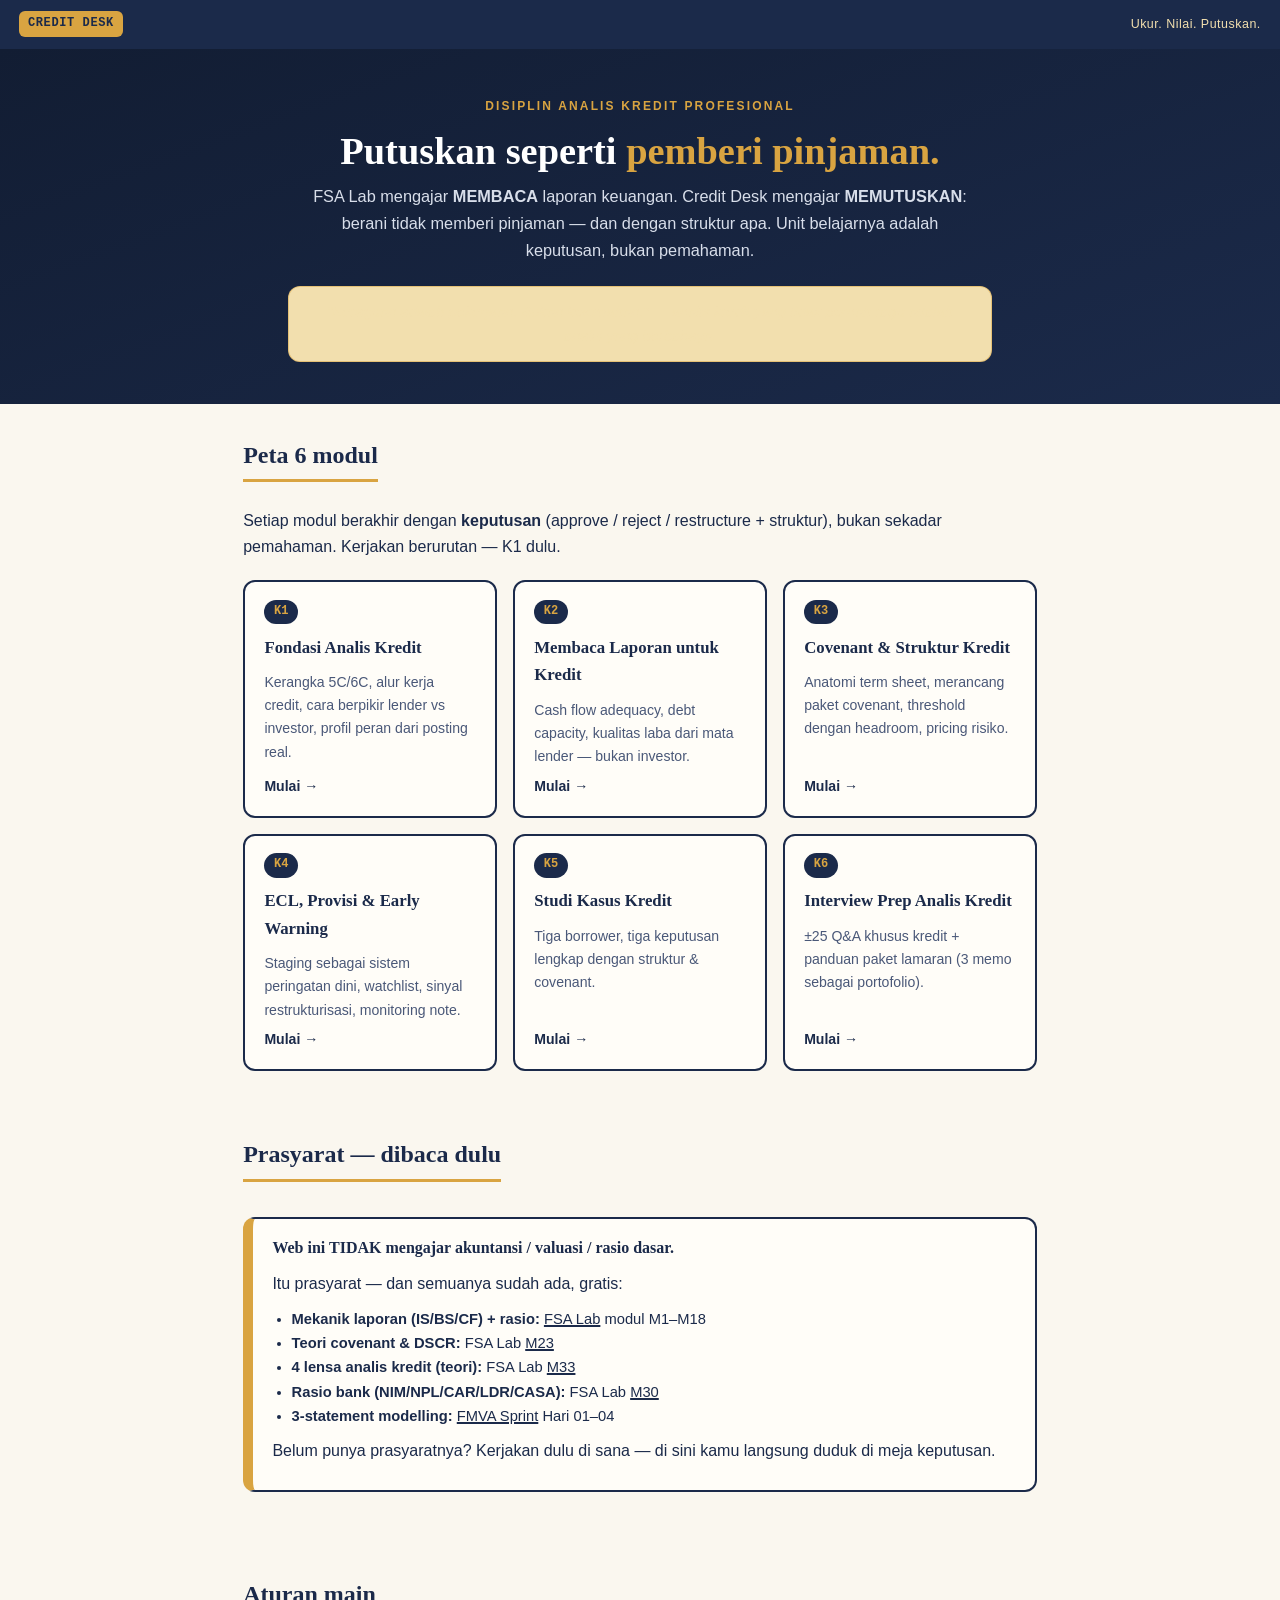
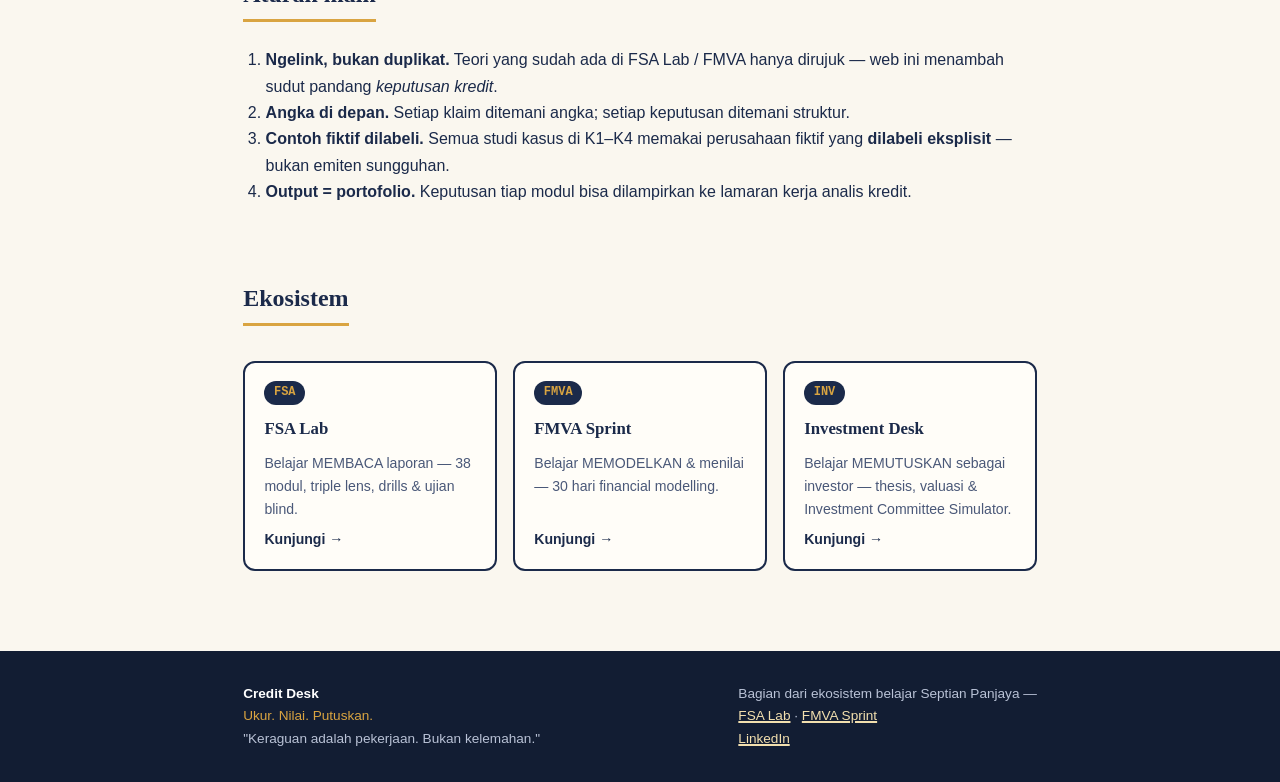
==== index.html @ 6f963895 "Credit Desk — Putuskan seperti pemberi pinjaman (K1-K6 + simulator + covenant designer)" ====
<!DOCTYPE html>
<html lang="id">
<head>
<meta charset="UTF-8">
<meta name="viewport" content="width=device-width, initial-scale=1.0">
<title>Credit Desk · Putuskan seperti pemberi pinjaman</title>
<meta name="description" content="Credit Desk — belajar MEMUTUSKAN seperti analis kredit profesional: ukur kemampuan bayar, beri harga pada risiko, lindungi downside. Ukur. Nilai. Putuskan.">
<link rel="canonical" href="https://credit-desk-afy.pages.dev/">
<link rel="stylesheet" href="/css/style.css">
</head>
<body>

<nav class="cd-nav">
  <div class="brandmark"><span class="desk-badge">CREDIT DESK</span></div>
  <span class="mantra">Ukur. Nilai. Putuskan.</span>
</nav>

<header class="cd-hero">
  <p class="kicker">Disiplin analis kredit profesional</p>
  <h1>Putuskan seperti <em>pemberi pinjaman.</em></h1>
  <p class="lede">FSA Lab mengajar <strong>MEMBACA</strong> laporan keuangan.
  Credit Desk mengajar <strong>MEMUTUSKAN</strong>: berani tidak memberi pinjaman —
  dan dengan struktur apa. Unit belajarnya adalah keputusan, bukan pemahaman.</p>
  <p class="rule">"Keraguan adalah pekerjaan. Bukan kelemahan." — analis kredit yang tidak pernah ragu adalah analis yang berbahaya.</p>
</header>

<main class="wrap">

<section class="cd-sec">
  <h2>Peta 6 modul</h2>
  <p>Setiap modul berakhir dengan <strong>keputusan</strong> (approve / reject / restructure + struktur),
  bukan sekadar pemahaman. Kerjakan berurutan — K1 dulu.</p>
  <div class="mod-grid">
    <a class="mod-card" href="/k1/">
      <span class="knum">K1</span>
      <h3>Fondasi Analis Kredit</h3>
      <p>Kerangka 5C/6C, alur kerja credit, cara berpikir lender vs investor, profil peran dari posting real.</p>
      <span class="go">Mulai →</span>
    </a>
    <a class="mod-card" href="/k2/">
      <span class="knum">K2</span>
      <h3>Membaca Laporan untuk Kredit</h3>
      <p>Cash flow adequacy, debt capacity, kualitas laba dari mata lender — bukan investor.</p>
      <span class="go">Mulai →</span>
    </a>
    <a class="mod-card" href="/k3/">
      <span class="knum">K3</span>
      <h3>Covenant &amp; Struktur Kredit</h3>
      <p>Anatomi term sheet, merancang paket covenant, threshold dengan headroom, pricing risiko.</p>
      <span class="go">Mulai →</span>
    </a>
    <a class="mod-card" href="/k4/">
      <span class="knum">K4</span>
      <h3>ECL, Provisi &amp; Early Warning</h3>
      <p>Staging sebagai sistem peringatan dini, watchlist, sinyal restrukturisasi, monitoring note.</p>
      <span class="go">Mulai →</span>
    </a>
    <a class="mod-card" href="/k5/">
      <span class="knum">K5</span>
      <h3>Studi Kasus Kredit</h3>
      <p>Tiga borrower, tiga keputusan lengkap dengan struktur &amp; covenant.</p>
      <span class="go">Mulai →</span>
    </a>
    <a class="mod-card" href="/k6/">
      <span class="knum">K6</span>
      <h3>Interview Prep Analis Kredit</h3>
      <p>±25 Q&amp;A khusus kredit + panduan paket lamaran (3 memo sebagai portofolio).</p>
      <span class="go">Mulai →</span>
    </a>
  </div>
</section>

<section class="cd-sec">
  <h2>Prasyarat — dibaca dulu</h2>
  <div class="prereq">
    <h3>Web ini TIDAK mengajar akuntansi / valuasi / rasio dasar.</h3>
    <p>Itu prasyarat — dan semuanya sudah ada, gratis:</p>
    <ul>
      <li><strong>Mekanik laporan (IS/BS/CF) + rasio:</strong> <a href="https://fsa-lab.pages.dev/">FSA Lab</a> modul M1–M18</li>
      <li><strong>Teori covenant &amp; DSCR:</strong> FSA Lab <a href="https://fsa-lab.pages.dev/modul-23/">M23</a></li>
      <li><strong>4 lensa analis kredit (teori):</strong> FSA Lab <a href="https://fsa-lab.pages.dev/modul-33/">M33</a></li>
      <li><strong>Rasio bank (NIM/NPL/CAR/LDR/CASA):</strong> FSA Lab <a href="https://fsa-lab.pages.dev/modul-30/">M30</a></li>
      <li><strong>3-statement modelling:</strong> <a href="https://fmva-sprint.pages.dev/">FMVA Sprint</a> Hari 01–04</li>
    </ul>
    <p>Belum punya prasyaratnya? Kerjakan dulu di sana — di sini kamu langsung duduk di meja keputusan.</p>
  </div>
</section>

<section class="cd-sec">
  <h2>Aturan main</h2>
  <ol>
    <li><strong>Ngelink, bukan duplikat.</strong> Teori yang sudah ada di FSA Lab / FMVA hanya dirujuk — web ini menambah sudut pandang <em>keputusan kredit</em>.</li>
    <li><strong>Angka di depan.</strong> Setiap klaim ditemani angka; setiap keputusan ditemani struktur.</li>
    <li><strong>Contoh fiktif dilabeli.</strong> Semua studi kasus di K1–K4 memakai perusahaan fiktif yang <strong>dilabeli eksplisit</strong> — bukan emiten sungguhan.</li>
    <li><strong>Output = portofolio.</strong> Keputusan tiap modul bisa dilampirkan ke lamaran kerja analis kredit.</li>
  </ol>
</section>

<section class="cd-sec">
  <h2>Ekosistem</h2>
  <div class="mod-grid">
    <a class="mod-card" href="https://fsa-lab.pages.dev/">
      <span class="knum">FSA</span>
      <h3>FSA Lab</h3>
      <p>Belajar MEMBACA laporan — 38 modul, triple lens, drills &amp; ujian blind.</p>
      <span class="go">Kunjungi →</span>
    </a>
    <a class="mod-card" href="https://fmva-sprint.pages.dev/">
      <span class="knum">FMVA</span>
      <h3>FMVA Sprint</h3>
      <p>Belajar MEMODELKAN &amp; menilai — 30 hari financial modelling.</p>
      <span class="go">Kunjungi →</span>
    </a>
    <a class="mod-card" href="https://investment-desk.pages.dev/">
      <span class="knum">INV</span>
      <h3>Investment Desk</h3>
      <p>Belajar MEMUTUSKAN sebagai investor — thesis, valuasi &amp; Investment Committee Simulator.</p>
      <span class="go">Kunjungi →</span>
    </a>
  </div>
</section>

</main>

<footer class="cd-foot">
  <div class="wrap">
    <div>
      <strong style="color:#fff">Credit Desk</strong><br>
      <span class="mantra" style="color:var(--amber)">Ukur. Nilai. Putuskan.</span><br>
      "Keraguan adalah pekerjaan. Bukan kelemahan."
    </div>
    <div>
      Bagian dari ekosistem belajar Septian Panjaya —<br>
      <a href="https://fsa-lab.pages.dev/">FSA Lab</a> · <a href="https://fmva-sprint.pages.dev/">FMVA Sprint</a><br>
      <a href="https://www.linkedin.com/in/septian-panjaya">LinkedIn</a>
    </div>
  </div>
</footer>

</body>
</html>
---- css/style.css ----
/* Credit Desk — "Ruang Sidang" brand. Static, CSP-clean (no external requests). */
:root{
  --navy:#1B2A4A;
  --navy-deep:#121D33;
  --amber:#D9A441;
  --amber-soft:#F2DFAE;
  --paper:#FAF7EF;
  --paper-card:#FFFDF8;
  --ink:#1B2A4A;
  --ink-soft:#4A5878;
  --approve:#2E7D4F;
  --reject:#B3261E;
  --line:#1B2A4A;
  --radius:12px;
  --font-display:Georgia,'Times New Roman',serif;
  --font-body:-apple-system,BlinkMacSystemFont,'Segoe UI',Roboto,sans-serif;
  --font-mono:'SF Mono',Menlo,Consolas,monospace;
}
*{box-sizing:border-box}
body{margin:0;background:var(--paper);color:var(--ink);font-family:var(--font-body);line-height:1.65}
.mono{font-family:var(--font-mono)}
a{color:var(--navy);text-decoration-thickness:2px}
a:hover{color:var(--reject)}

/* nav */
.cd-nav{background:var(--navy);color:#fff;display:flex;align-items:center;justify-content:space-between;
  padding:.7rem 1.2rem;position:sticky;top:0;z-index:50}
.cd-nav a{color:#fff;text-decoration:none;font-weight:600}
.cd-nav .brandmark{display:flex;align-items:center;gap:.6rem}
.cd-nav .desk-badge{background:var(--amber);color:var(--navy);font-family:var(--font-mono);font-weight:700;
  font-size:.75rem;padding:.2rem .55rem;border-radius:6px;letter-spacing:.05em}
.cd-nav .mantra{font-size:.78rem;color:var(--amber-soft);letter-spacing:.04em}

/* hero */
.cd-hero{background:linear-gradient(160deg,var(--navy-deep),var(--navy));color:#fff;padding:3rem 1.2rem 2.6rem;text-align:center}
.cd-hero .kicker{color:var(--amber);text-transform:uppercase;letter-spacing:.18em;font-size:.75rem;font-weight:700;margin:0 0 .8rem}
.cd-hero h1{font-family:var(--font-display);font-size:2.4rem;margin:0 0 .6rem;line-height:1.15}
.cd-hero h1 em{color:var(--amber);font-style:normal}
.cd-hero .lede{max-width:42rem;margin:0 auto;color:#D8DEEA;font-size:1.02rem}
.cd-hero .rule{max-width:44rem;margin:1.4rem auto 0;border:1px solid rgba(217,164,65,.5);border-radius:var(--radius);
  padding:.8rem 1.1rem;font-style:italic;color:var(--amber-soft);font-size:.92rem}

/* layout */
.wrap{max-width:52rem;margin:0 auto;padding:0 1.2rem}
.cd-sec{padding:2rem 0}
.cd-sec h2{font-family:var(--font-display);font-size:1.5rem;margin:0 0 1rem;border-bottom:3px solid var(--amber);
  display:inline-block;padding-bottom:.25rem}
.cd-sec h3{font-family:var(--font-display);font-size:1.15rem;margin:1.4rem 0 .5rem}
.cd-sec p{margin:.6rem 0}
.cd-sec ul,.cd-sec ol{margin:.6rem 0;padding-left:1.4rem}

/* cards */
.mod-grid{display:grid;grid-template-columns:repeat(auto-fit,minmax(15rem,1fr));gap:1rem;margin-top:1.2rem}
.mod-card{background:var(--paper-card);border:2px solid var(--line);border-radius:var(--radius);padding:1.1rem 1.2rem;
  text-decoration:none;color:var(--ink);display:flex;flex-direction:column;gap:.4rem}
.mod-card:hover{border-color:var(--amber);transform:translateY(-2px)}
.mod-card .knum{font-family:var(--font-mono);font-size:.75rem;font-weight:700;color:var(--amber);
  background:var(--navy);display:inline-block;padding:.15rem .6rem;border-radius:20px;align-self:flex-start}
.mod-card h3{margin:.2rem 0;font-size:1.05rem}
.mod-card p{font-size:.88rem;color:var(--ink-soft);margin:0;flex:1}
.mod-card .go{font-weight:700;font-size:.88rem;color:var(--navy)}

/* prereq box */
.prereq{border:2px solid var(--line);border-left:10px solid var(--amber);border-radius:var(--radius);
  background:var(--paper-card);padding:1rem 1.2rem;margin:1.2rem 0}
.prereq h3{font-family:var(--font-display);margin:0 0 .4rem;font-size:1rem}
.prereq ul{margin:.4rem 0;padding-left:1.2rem;font-size:.92rem}
.honest{border:2px solid var(--line);border-left:10px solid var(--reject);border-radius:var(--radius);
  background:var(--paper-card);padding:1rem 1.2rem;margin:1.2rem 0;font-size:.92rem}

/* decision box */
.decision{background:var(--navy);color:#fff;border-radius:var(--radius);padding:1.2rem 1.3rem;margin:1.4rem 0}
.decision h3{font-family:var(--font-display);color:var(--amber);margin:0 0 .6rem}
.decision label{display:block;font-size:.88rem;margin:.7rem 0 .25rem;color:#D8DEEA}
.decision textarea,.decision input[type=text],.decision select{width:100%;border:2px solid var(--amber);
  border-radius:8px;padding:.55rem .7rem;font-family:var(--font-body);font-size:.9rem;background:#fff;color:var(--ink)}
.decision textarea{min-height:5rem}
.verdict-row{display:flex;flex-wrap:wrap;gap:.6rem;margin:.8rem 0}
.verdict{border:2px solid var(--amber);background:transparent;color:#fff;border-radius:24px;padding:.45rem 1.2rem;
  font-weight:700;cursor:pointer;font-size:.9rem}
.verdict.sel-approve{background:var(--approve);border-color:var(--approve)}
.verdict.sel-reject{background:var(--reject);border-color:var(--reject)}
.verdict.sel-restructure{background:var(--amber);border-color:var(--amber);color:var(--navy)}

/* quiz */
.quiz-q{background:var(--paper-card);border:2px solid var(--line);border-radius:var(--radius);
  padding:1rem 1.2rem;margin-bottom:.9rem}
.quiz-q h3{font-size:.98rem;margin:0 0 .6rem}
.quiz-q .opt{display:block;margin:.35rem 0;padding:.5rem .7rem;border:1.5px solid var(--ink-soft);
  border-radius:8px;cursor:pointer;font-size:.9rem}
.quiz-q .opt:hover{border-color:var(--amber)}
.quiz-q .opt.picked{border-color:var(--navy);border-width:2.5px;background:#F4F6FB}
.quiz-q .opt.right{border-color:var(--approve);background:#EDF7F0}
.quiz-q .opt.wrong{border-color:var(--reject);background:#FBEFED}
.quiz-q .why{font-size:.85rem;color:var(--ink-soft);margin-top:.4rem;display:none}
.quiz-q.graded .why{display:block}
#gate-box{display:none;border:3px solid var(--amber);border-radius:var(--radius);padding:1.1rem 1.3rem;
  margin-top:1.2rem;background:var(--paper-card)}
#gate-box.pass{border-color:var(--approve)}
#gate-box.fail{border-color:var(--reject)}

/* buttons */
.btnrow{display:flex;flex-wrap:wrap;gap:.7rem;align-items:center;margin-top:.9rem}
.btn{border:2px solid var(--navy);border-radius:8px;padding:.55rem 1.2rem;font-weight:700;cursor:pointer;
  font-size:.92rem;background:var(--navy);color:#fff;font-family:var(--font-body)}
.btn:hover{background:var(--navy-deep)}
.btn.ghost{background:transparent;color:var(--navy)}
.okmsg{color:var(--approve);font-weight:600;font-size:.9rem}

/* tables */
.tblwrap{overflow-x:auto;margin:1rem 0}
table.stmt{width:100%;border-collapse:collapse;font-size:.88rem;background:var(--paper-card)}
table.stmt th,table.stmt td{border:1.5px solid var(--line);padding:.45rem .6rem;text-align:left;vertical-align:top}
table.stmt th{background:var(--navy);color:#fff;font-size:.82rem}
table.stmt td.num{font-family:var(--font-mono);text-align:right;white-space:nowrap}

/* footer */
.cd-foot{background:var(--navy-deep);color:#B9C2D6;padding:2rem 1.2rem;margin-top:3rem;font-size:.85rem}
.cd-foot a{color:var(--amber-soft)}
.cd-foot .wrap{display:flex;flex-wrap:wrap;gap:1.5rem;justify-content:space-between}

.tag{display:inline-block;font-family:var(--font-mono);font-size:.72rem;font-weight:700;padding:.15rem .6rem;
  border-radius:20px;margin-right:.4rem}
.tag.approve{background:#DDF0E4;color:var(--approve);border:1px solid var(--approve)}
.tag.reject{background:#F9E4E1;color:var(--reject);border:1px solid var(--reject)}
.tag.watch{background:var(--amber-soft);color:var(--navy);border:1px solid var(--amber)}

@media(max-width:640px){
  .cd-hero h1{font-size:1.8rem}
  .cd-nav .mantra{display:none}
}

/* ── MERGED 2026-11-04: konsolidasi cd-style.css + credit-desk.css ──
   Satu design system. Rename: .cd-nav(pager)→.cd-pager, .btn(K5/K6)→.cbtn,
   .verdict(K5)→.verdict-block. Vars tambahan untuk fitur. */
:root{
  --card:#FFFFFF;
  --approve-bg:#E3F1E8;
  --reject-bg:#F9E4E2;
  --warn:#8A6D1B;
  --warn-bg:#FBF3DD;
  --muted:#5B6472;
}

/* feature pages (simulator/covenant-designer/monitoring) */
.cd-wrap{max-width:58rem;margin:0 auto;padding:1rem 1.2rem 4rem}
.cd-card{background:var(--card);border:1px solid var(--line);border-radius:var(--radius);
  padding:1.2rem 1.4rem;margin-bottom:1.2rem;box-shadow:0 2px 6px rgba(27,42,74,.08)}
.cd-card h2{margin:0 0 .4rem;font-size:1.25rem;color:var(--navy)}
.cd-card h3{margin:1rem 0 .4rem;font-size:1.05rem;color:var(--navy)}
.cd-sub{font-size:.85rem;color:var(--ink-soft);margin-bottom:1rem}
.ilus{display:inline-block;background:var(--warn-bg);border:1px dashed var(--warn);
  color:var(--warn);font-size:.72rem;font-weight:700;padding:.1rem .55rem;
  border-radius:6px;letter-spacing:.04em;margin-bottom:.6rem}
table.cd-tbl{width:100%;border-collapse:collapse;font-size:.88rem;margin:.6rem 0}
table.cd-tbl th,table.cd-tbl td{border:1px solid var(--line);padding:.45rem .6rem;text-align:left}
table.cd-tbl th{background:var(--navy);color:#fff;font-size:.8rem}
table.cd-tbl td.num,table.cd-tbl th.num{text-align:right;font-family:var(--font-mono)}
.cd-grid{display:grid;grid-template-columns:repeat(auto-fit,minmax(14rem,1fr));gap:.9rem;margin:.8rem 0}
.cd-field label{font-weight:700;font-size:.82rem;display:block;margin-bottom:.3rem}
.cd-field input,.cd-field select,.cd-field textarea{width:100%;font-family:inherit;
  font-size:.95rem;border:2px solid var(--line);border-radius:8px;padding:.55rem .8rem;
  background:#fff;color:var(--ink)}
.cd-field input:focus,.cd-field select:focus,.cd-field textarea:focus{
  outline:3px solid var(--amber);border-color:var(--navy)}
.cd-hint{font-size:.78rem;color:var(--ink-soft);margin-top:.25rem}
.cd-btnrow{display:flex;gap:.6rem;flex-wrap:wrap;margin:1rem 0}
button.cd-btn{border:2px solid var(--navy);border-radius:10px;padding:.6rem 1.3rem;
  font-weight:700;font-size:.92rem;cursor:pointer;background:var(--navy);color:#fff;
  font-family:inherit}
button.cd-btn.ghost{background:#fff;color:var(--navy)}
button.cd-btn.amber{background:var(--amber);border-color:var(--amber);color:var(--navy-deep)}
button.cd-btn:disabled{opacity:.45;cursor:not-allowed}
button.cd-opt{border:2px solid var(--line);border-radius:10px;padding:.7rem 1rem;
  background:#fff;cursor:pointer;font-family:inherit;font-size:.92rem;text-align:left;
  width:100%;margin-bottom:.5rem;color:var(--ink)}
button.cd-opt.sel{border-color:var(--navy);background:var(--amber-soft);font-weight:700}
button.cd-opt.right{border-color:var(--approve);background:var(--approve-bg)}
button.cd-opt.wrong{border-color:var(--reject);background:var(--reject-bg)}
.cd-result{border-radius:var(--radius);padding:1rem 1.2rem;margin:1rem 0;font-size:.92rem;display:none}
.cd-result.show{display:block}
.cd-result.ok{background:var(--approve-bg);border:2px solid var(--approve)}
.cd-result.bad{background:var(--reject-bg);border:2px solid var(--reject)}
.cd-result.info{background:var(--warn-bg);border:2px solid var(--amber)}
.cd-kunci{background:var(--navy);color:#E8ECF4;border-radius:var(--radius);
  padding:1rem 1.2rem;margin:1rem 0;font-size:.9rem}
.cd-kunci b{color:var(--amber)}
.cd-pager{display:flex;justify-content:space-between;flex-wrap:wrap;gap:.6rem;margin:2rem 0}
.cd-pager a{color:var(--navy);font-weight:700}
.badge{display:inline-block;font-size:.7rem;font-weight:700;padding:.12rem .6rem;
  border-radius:20px;vertical-align:middle}
.badge.approve{background:var(--approve);color:#fff}
.badge.reject{background:var(--reject);color:#fff}
.badge.cond{background:var(--amber);color:var(--navy-deep)}
.badge.s1{background:#D7E7F5;color:#1B3A5C}.badge.s2{background:#F6E3B4;color:#6B4E0B}
.badge.s3{background:#F2C9C5;color:#7A1F1A}
.prog{height:.6rem;background:var(--line);border-radius:6px;overflow:hidden;margin:.6rem 0}
.prog>div{height:100%;background:var(--amber);width:0;transition:width .3s}

/* K5/K6 (case + Q&A) */
.kicker{color:var(--warn);text-transform:uppercase;letter-spacing:.12em;font-size:.75rem;font-weight:700;margin:0 0 .4rem}
.lede{font-size:1.08rem;color:var(--ink-soft);max-width:62ch}
.hero{background:linear-gradient(135deg,var(--navy) 0%,var(--navy-deep) 100%);color:#fff;
  border-radius:14px;padding:2.2rem;margin-bottom:2rem}
.hero h1{color:#fff;margin:.2rem 0 .6rem;font-size:2rem;line-height:1.25;font-family:var(--font-display)}
.hero p{color:#D8DEEA;max-width:60ch}
.hero .mantra{color:var(--amber);font-family:var(--font-display);font-style:italic}
.rule{border-left:4px solid var(--amber);background:var(--amber-soft);padding:.8rem 1rem;
  border-radius:0 8px 8px 0;margin:1.2rem 0;font-size:.95rem}
.card{background:var(--card);border:1px solid var(--line);border-radius:12px;padding:1.4rem;margin:1.2rem 0}
.card h3{margin-top:0;color:var(--navy)}
.grid2{display:grid;grid-template-columns:1fr 1fr;gap:1rem}
@media(max-width:760px){.grid2{grid-template-columns:1fr}}
table.figures{width:100%;border-collapse:collapse;font-size:.92rem;margin:.8rem 0}
table.figures th,table.figures td{border:1px solid var(--line);padding:.5rem .7rem;text-align:left;vertical-align:top}
table.figures th{background:var(--navy);color:#fff;font-weight:600}
table.figures td.num{font-family:var(--font-mono);text-align:right;white-space:nowrap}
.src{font-size:.75rem;color:var(--muted)}
.case{border:2px solid var(--navy);border-radius:14px;margin:2rem 0;overflow:hidden}
.case-head{background:var(--navy);color:#fff;padding:1.2rem 1.4rem}
.case-head h2{color:#fff;margin:0 0 .2rem}
.case-head .tag{display:inline-block;background:var(--amber);color:var(--navy-deep);font-size:.72rem;
  font-weight:700;border-radius:20px;padding:.15rem .7rem;margin-right:.4rem}
.case-body{padding:1.4rem}
.committee{background:#F4EFE2;border:1px dashed var(--warn);border-radius:10px;padding:1rem 1.2rem;margin:1.2rem 0}
.committee h4{margin:.2rem 0 .6rem;color:var(--navy)}
.decision-box{border:1px solid var(--line);border-radius:10px;padding:1.2rem;margin:1.2rem 0;background:#fff}
.decision-btns{display:flex;gap:.7rem;flex-wrap:wrap;margin:.8rem 0}
.cbtn{display:inline-block;border:1px solid var(--navy);background:#fff;color:var(--navy);
  border-radius:8px;padding:.6rem 1.1rem;font-size:.95rem;cursor:pointer;text-decoration:none;font-family:inherit}
.cbtn:hover{background:var(--navy);color:#fff}
.cbtn.approve{border-color:var(--approve);color:var(--approve)}
.cbtn.approve.sel,.cbtn.approve:hover{background:var(--approve);color:#fff}
.cbtn.reject{border-color:var(--reject);color:var(--reject)}
.cbtn.reject.sel,.cbtn.reject:hover{background:var(--reject);color:#fff}
.cbtn.cond{border-color:var(--warn);color:var(--warn)}
.cbtn.cond.sel,.cbtn.cond:hover{background:var(--warn);color:#fff}
.cbtn.primary{background:var(--navy);color:#fff}
.cbtn.primary:hover{background:var(--navy-deep)}
.decision-box textarea,.decision-box input[type=text]{width:100%;border:1px solid var(--line);
  border-radius:8px;padding:.6rem;font:inherit;background:#fff}
.decision-box textarea{min-height:90px}
label.f{display:block;font-weight:600;font-size:.9rem;margin:.8rem 0 .3rem;color:var(--navy)}
.reveal{border:2px solid var(--amber);border-radius:10px;padding:1.2rem;margin-top:1.2rem;background:#FFFDF6}
.reveal h4{color:var(--navy);margin-top:0}
.verdict-block{font-family:var(--font-display);font-size:1.15rem;border-left:4px solid var(--amber);
  padding-left:1rem;margin:1rem 0}
.qa{border:1px solid var(--line);border-radius:10px;margin:.7rem 0;background:#fff;overflow:hidden}
.qa>button{width:100%;text-align:left;background:none;border:none;padding:.9rem 1.1rem;font:inherit;
  font-weight:600;color:var(--navy);cursor:pointer;display:flex;justify-content:space-between;gap:1rem;align-items:center}
.qa>button .n{color:var(--amber);font-family:var(--font-mono);font-size:.85rem;white-space:nowrap}
.qa .a{padding:0 1.1rem 1.1rem;border-top:1px dashed var(--line);font-size:.95rem}
.qa .a .rubrik{background:#F4EFE2;border-radius:8px;padding:.7rem .9rem;margin-top:.7rem;font-size:.88rem}
.qa .cat{font-size:.72rem;text-transform:uppercase;letter-spacing:.1em;color:var(--muted);font-weight:700}
.prasyarat{background:var(--navy);color:#DCE3F2;border-radius:10px;padding:1rem 1.2rem;margin:1.4rem 0;font-size:.92rem}
.prasyarat a{color:var(--amber)}
.prasyarat strong{color:#fff}
.hidden{display:none!important}
footer.site{border-top:1px solid var(--line);margin-top:3rem;padding:1.6rem 0;color:var(--muted);font-size:.85rem}
footer.site .wrap{display:flex;gap:1.5rem;flex-wrap:wrap;justify-content:space-between}

/* nav links (dipakai K5/K6) */
.cd-nav .nav-links{margin-left:auto;display:flex;gap:.9rem;flex-wrap:wrap;align-items:center}
.cd-nav .nav-links a{color:#DCE3F2;font-size:.88rem;font-weight:400}
.cd-nav .nav-links a:hover,.cd-nav .nav-links a.active{color:var(--amber)}

@media(max-width:760px){
  .hero{padding:1.5rem}.hero h1{font-size:1.5rem}
  table.figures{font-size:.82rem}
  .cd-wrap{padding:.8rem .8rem 3rem}
}
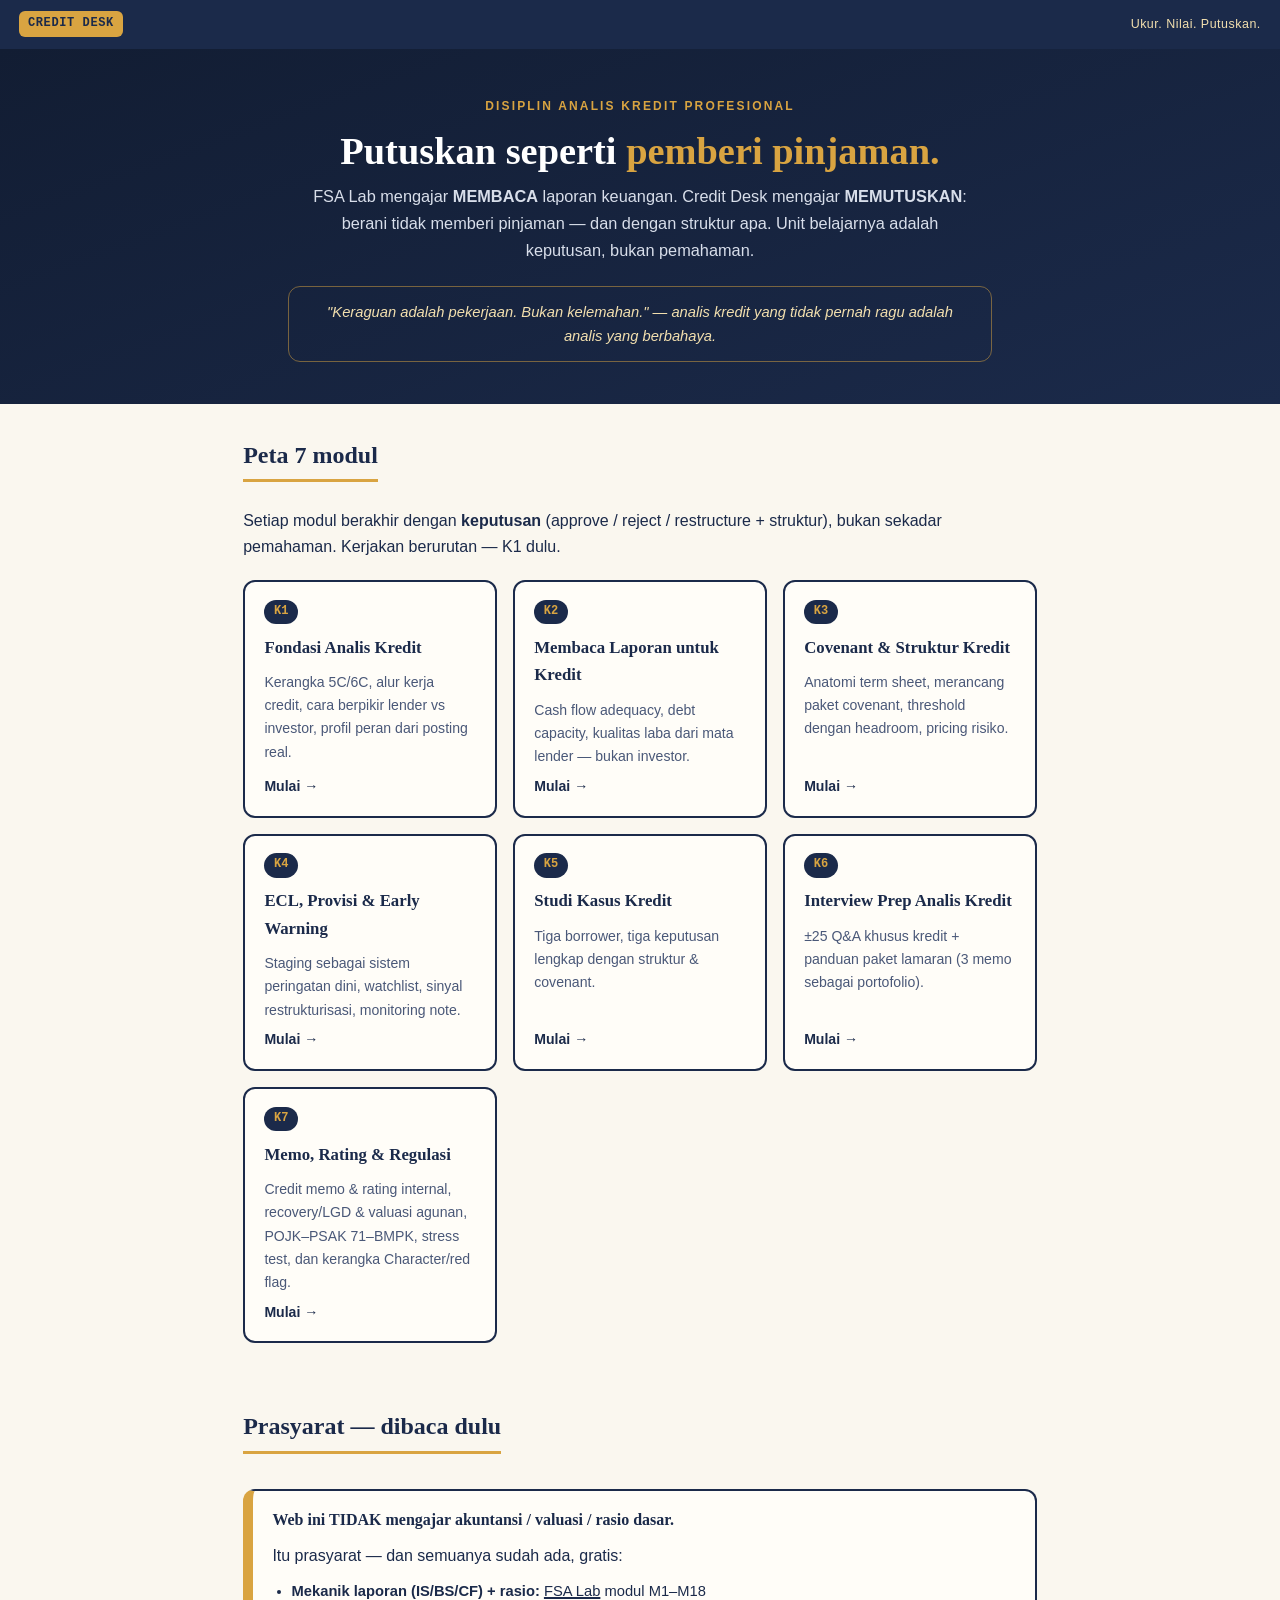
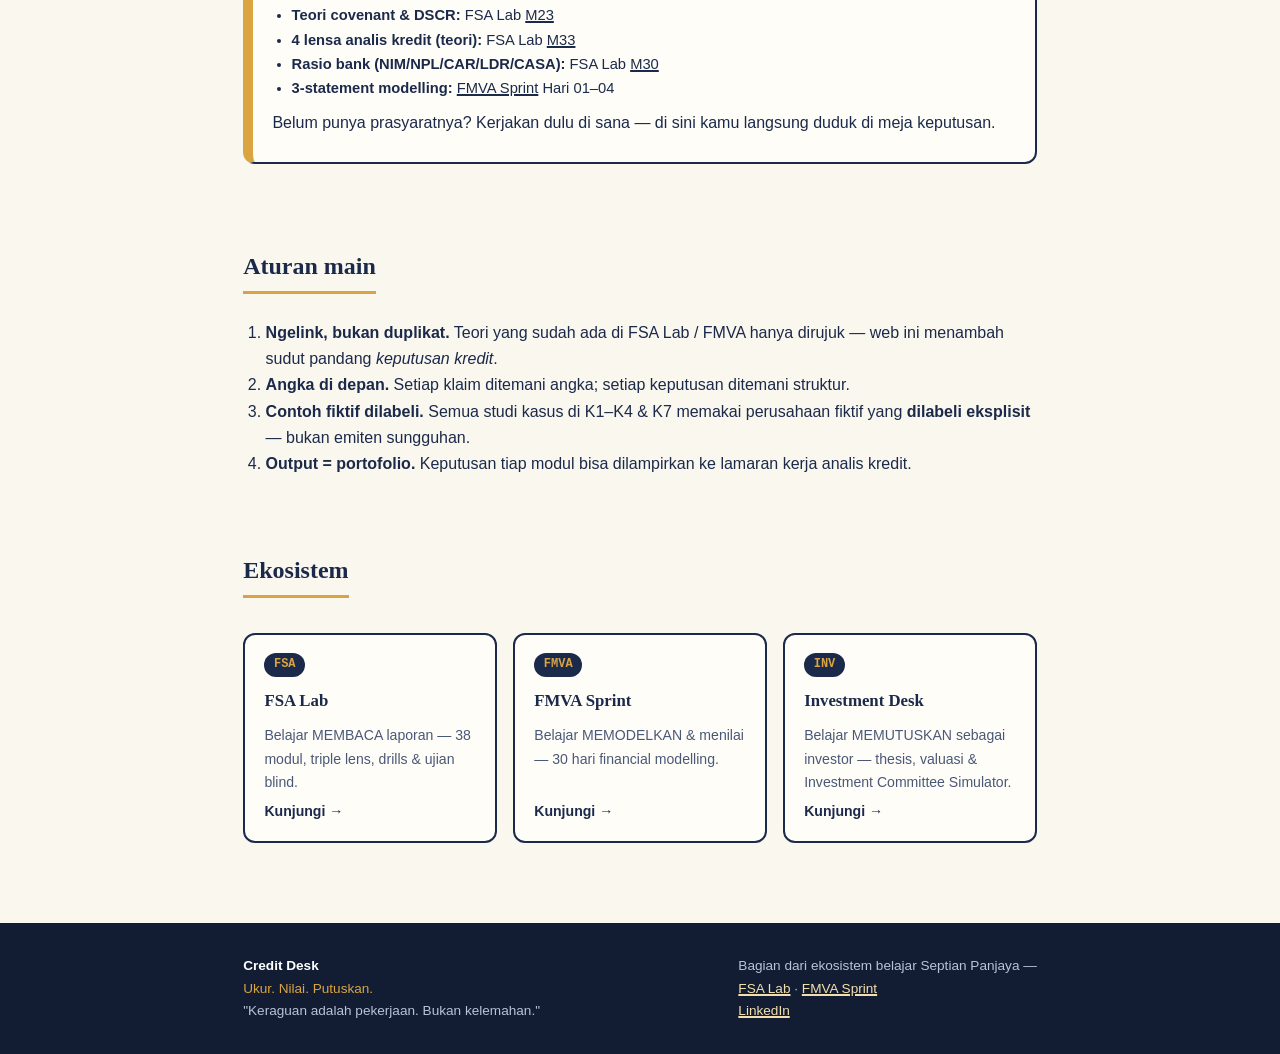
==== commit ffcf4948: "Gap materi: modul baru K7 Memo, Rating & Regulasi (credit memo, LGD, POJK/BMPK, stress test, Charact" ====
--- a/index.html
+++ b/index.html
@@ -7,6 +7,28 @@
 <meta name="description" content="Credit Desk — belajar MEMUTUSKAN seperti analis kredit profesional: ukur kemampuan bayar, beri harga pada risiko, lindungi downside. Ukur. Nilai. Putuskan.">
 <link rel="canonical" href="https://credit-desk-afy.pages.dev/">
 <link rel="stylesheet" href="/css/style.css">
+<script type="application/ld+json">
+{
+  "@context": "https://schema.org",
+  "@type": "Person",
+  "name": "Septian Panjaya",
+  "url": "https://www.linkedin.com/in/septian-panjaya",
+  "jobTitle": "Finance Risk Analytics",
+  "knowsAbout": ["Credit Risk", "Fraud/AML Analytics", "Financial Modeling", "Financial Statement Analysis"],
+  "sameAs": [
+    "https://www.linkedin.com/in/septian-panjaya",
+    "https://github.com/rwnliwan",
+    "https://fmva-sprint.pages.dev/",
+    "https://fsa-lab.pages.dev/",
+    "https://credit-desk-afy.pages.dev/",
+    "https://investment-desk.pages.dev/",
+    "https://simulator-fmva.pages.dev/",
+    "https://learn-platform-cyo.pages.dev/v2",
+    "https://radar.omdanny.site/"
+  ]
+}
+</script>
+
 </head>
 <body>
 
@@ -27,7 +49,7 @@
 <main class="wrap">
 
 <section class="cd-sec">
-  <h2>Peta 6 modul</h2>
+  <h2>Peta 7 modul</h2>
   <p>Setiap modul berakhir dengan <strong>keputusan</strong> (approve / reject / restructure + struktur),
   bukan sekadar pemahaman. Kerjakan berurutan — K1 dulu.</p>
   <div class="mod-grid">
@@ -67,6 +89,12 @@
       <p>±25 Q&amp;A khusus kredit + panduan paket lamaran (3 memo sebagai portofolio).</p>
       <span class="go">Mulai →</span>
     </a>
+    <a class="mod-card" href="/k7/">
+      <span class="knum">K7</span>
+      <h3>Memo, Rating &amp; Regulasi</h3>
+      <p>Credit memo &amp; rating internal, recovery/LGD &amp; valuasi agunan, POJK–PSAK 71–BMPK, stress test, dan kerangka Character/red flag.</p>
+      <span class="go">Mulai →</span>
+    </a>
   </div>
 </section>
 
@@ -91,7 +119,7 @@
   <ol>
     <li><strong>Ngelink, bukan duplikat.</strong> Teori yang sudah ada di FSA Lab / FMVA hanya dirujuk — web ini menambah sudut pandang <em>keputusan kredit</em>.</li>
     <li><strong>Angka di depan.</strong> Setiap klaim ditemani angka; setiap keputusan ditemani struktur.</li>
-    <li><strong>Contoh fiktif dilabeli.</strong> Semua studi kasus di K1–K4 memakai perusahaan fiktif yang <strong>dilabeli eksplisit</strong> — bukan emiten sungguhan.</li>
+    <li><strong>Contoh fiktif dilabeli.</strong> Semua studi kasus di K1–K4 &amp; K7 memakai perusahaan fiktif yang <strong>dilabeli eksplisit</strong> — bukan emiten sungguhan.</li>
     <li><strong>Output = portofolio.</strong> Keputusan tiap modul bisa dilampirkan ke lamaran kerja analis kredit.</li>
   </ol>
 </section>
--- a/css/style.css
+++ b/css/style.css
@@ -38,7 +38,7 @@
 .cd-hero h1 em{color:var(--amber);font-style:normal}
 .cd-hero .lede{max-width:42rem;margin:0 auto;color:#D8DEEA;font-size:1.02rem}
 .cd-hero .rule{max-width:44rem;margin:1.4rem auto 0;border:1px solid rgba(217,164,65,.5);border-radius:var(--radius);
-  padding:.8rem 1.1rem;font-style:italic;color:var(--amber-soft);font-size:.92rem}
+  background:transparent;padding:.8rem 1.1rem;font-style:italic;color:var(--amber-soft);font-size:.92rem}
 
 /* layout */
 .wrap{max-width:52rem;margin:0 auto;padding:0 1.2rem}
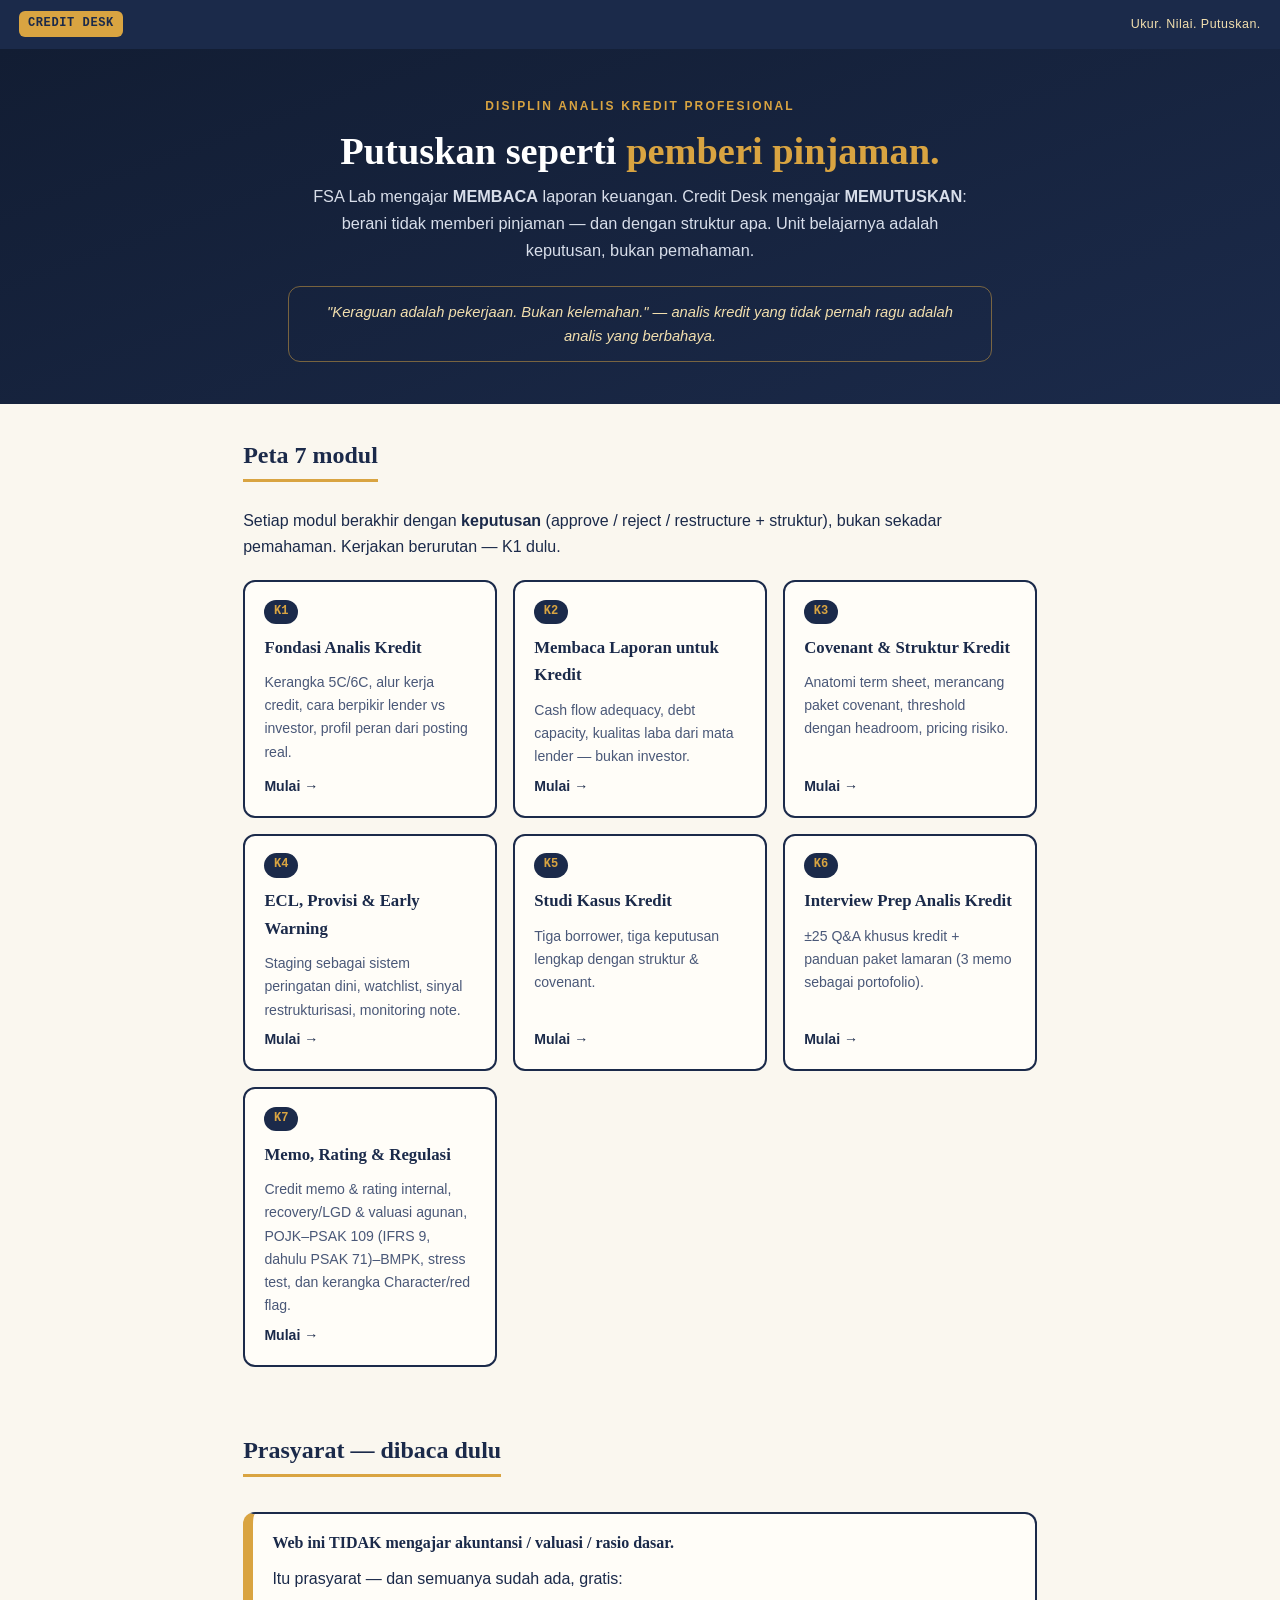
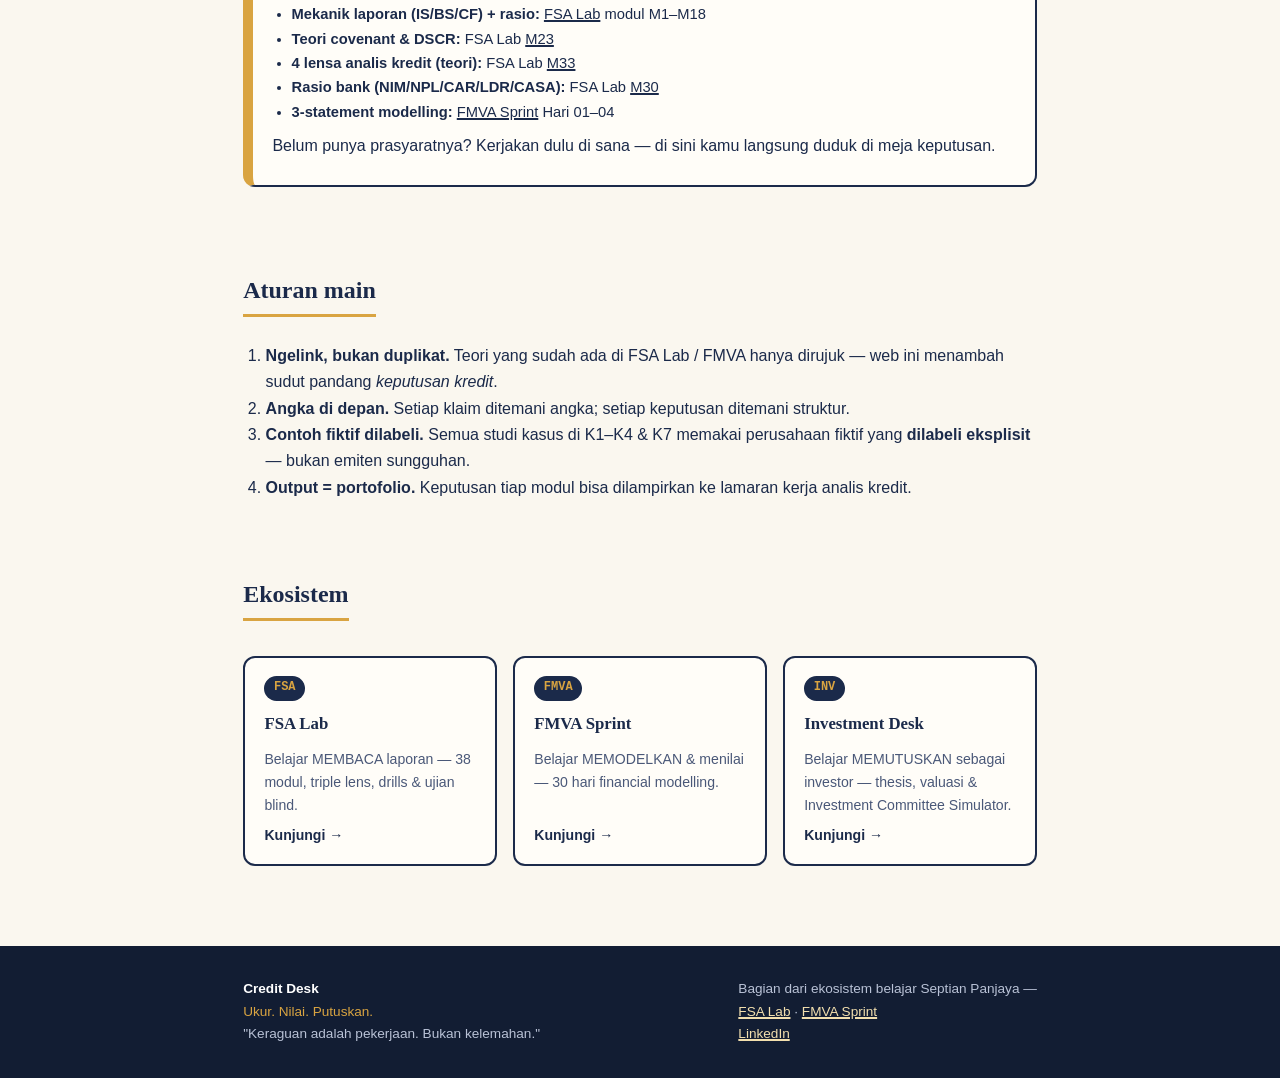
==== commit 010d0193: "Fix review putaran 3 (FINAL): PSAK 71 -> PSAK 109 (IFRS 9) 10 kemunculan + nit K7/K2 - Sapuan G1: PS" ====
--- a/index.html
+++ b/index.html
@@ -92,7 +92,7 @@
     <a class="mod-card" href="/k7/">
       <span class="knum">K7</span>
       <h3>Memo, Rating &amp; Regulasi</h3>
-      <p>Credit memo &amp; rating internal, recovery/LGD &amp; valuasi agunan, POJK–PSAK 71–BMPK, stress test, dan kerangka Character/red flag.</p>
+      <p>Credit memo &amp; rating internal, recovery/LGD &amp; valuasi agunan, POJK–PSAK 109 (IFRS 9, dahulu PSAK 71)–BMPK, stress test, dan kerangka Character/red flag.</p>
       <span class="go">Mulai →</span>
     </a>
   </div>
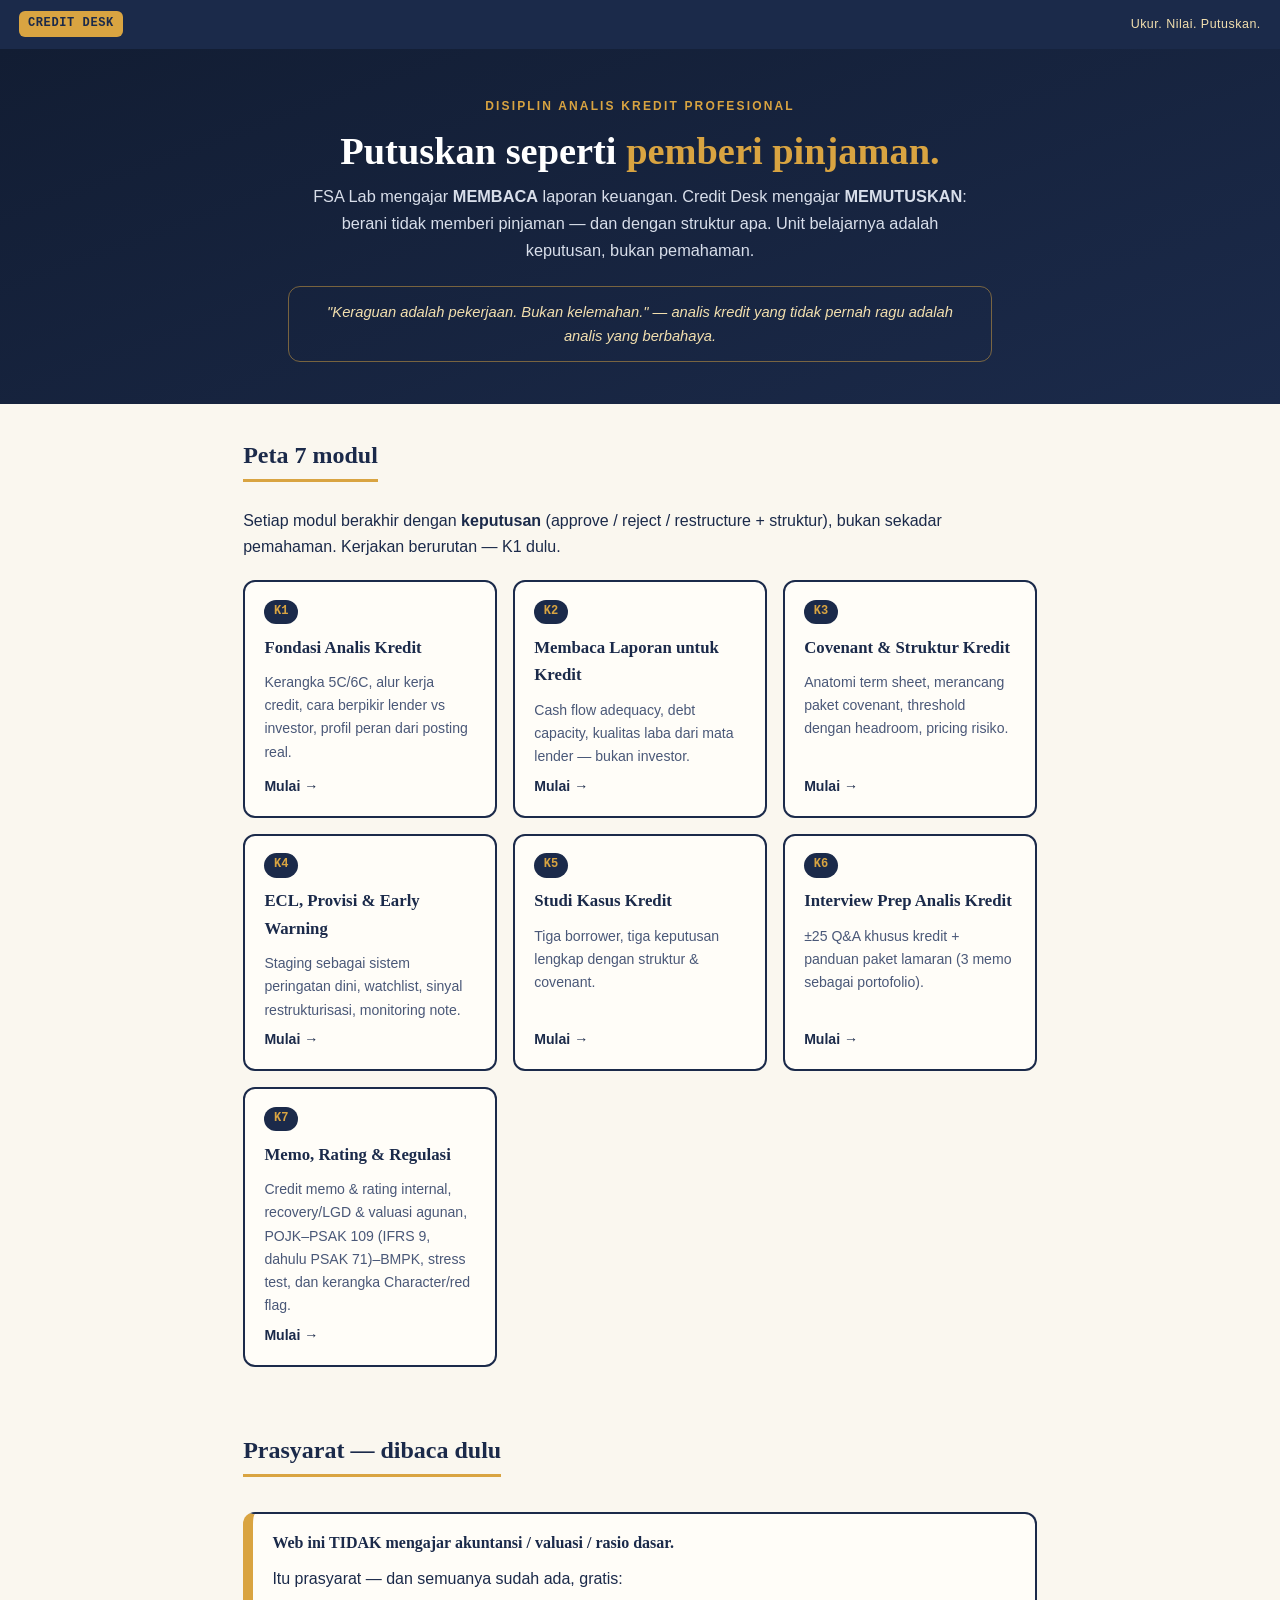
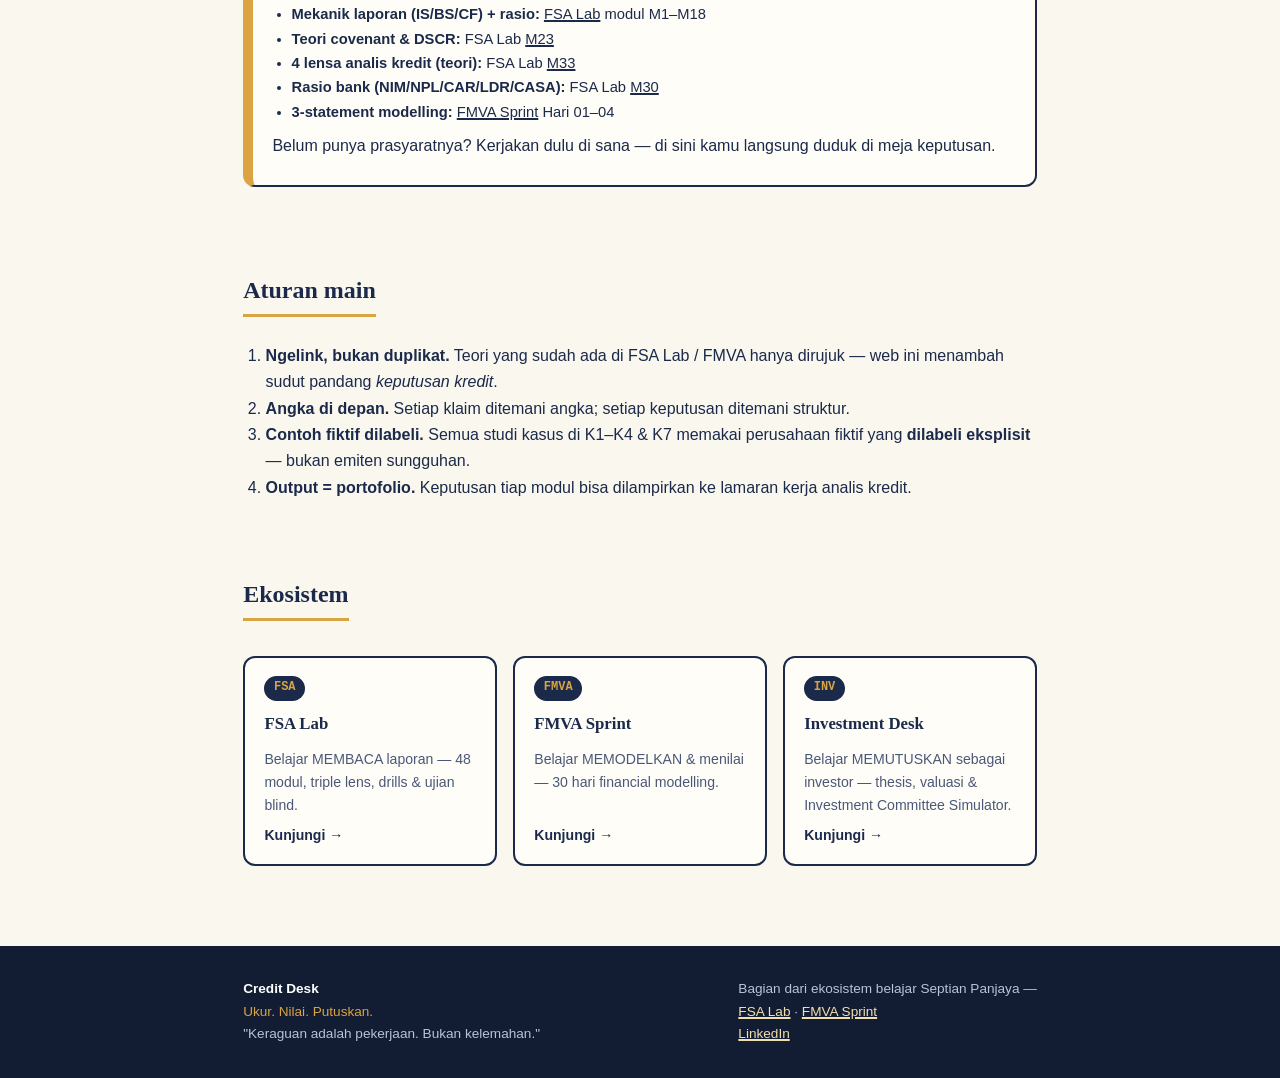
==== commit 1c412281: "Fix Ronde 4 Terra: MF-1 DSCR K2 1,84x (double-count bunga), MF-2 headroom maks +20%, 14 should-fix +" ====
--- a/index.html
+++ b/index.html
@@ -130,7 +130,7 @@
     <a class="mod-card" href="https://fsa-lab.pages.dev/">
       <span class="knum">FSA</span>
       <h3>FSA Lab</h3>
-      <p>Belajar MEMBACA laporan — 38 modul, triple lens, drills &amp; ujian blind.</p>
+      <p>Belajar MEMBACA laporan — 48 modul, triple lens, drills &amp; ujian blind.</p>
       <span class="go">Kunjungi →</span>
     </a>
     <a class="mod-card" href="https://fmva-sprint.pages.dev/">
--- a/css/style.css
+++ b/css/style.css
@@ -81,6 +81,9 @@
 .verdict.sel-approve{background:var(--approve);border-color:var(--approve)}
 .verdict.sel-reject{background:var(--reject);border-color:var(--reject)}
 .verdict.sel-restructure{background:var(--amber);border-color:var(--amber);color:var(--navy)}
+.verdict.sel-upgrade{background:var(--approve);border-color:var(--approve)}
+.verdict.sel-maintain{background:var(--amber);border-color:var(--amber);color:var(--navy)}
+.verdict.sel-downgrade{background:var(--reject);border-color:var(--reject)}
 
 /* quiz */
 .quiz-q{background:var(--paper-card);border:2px solid var(--line);border-radius:var(--radius);
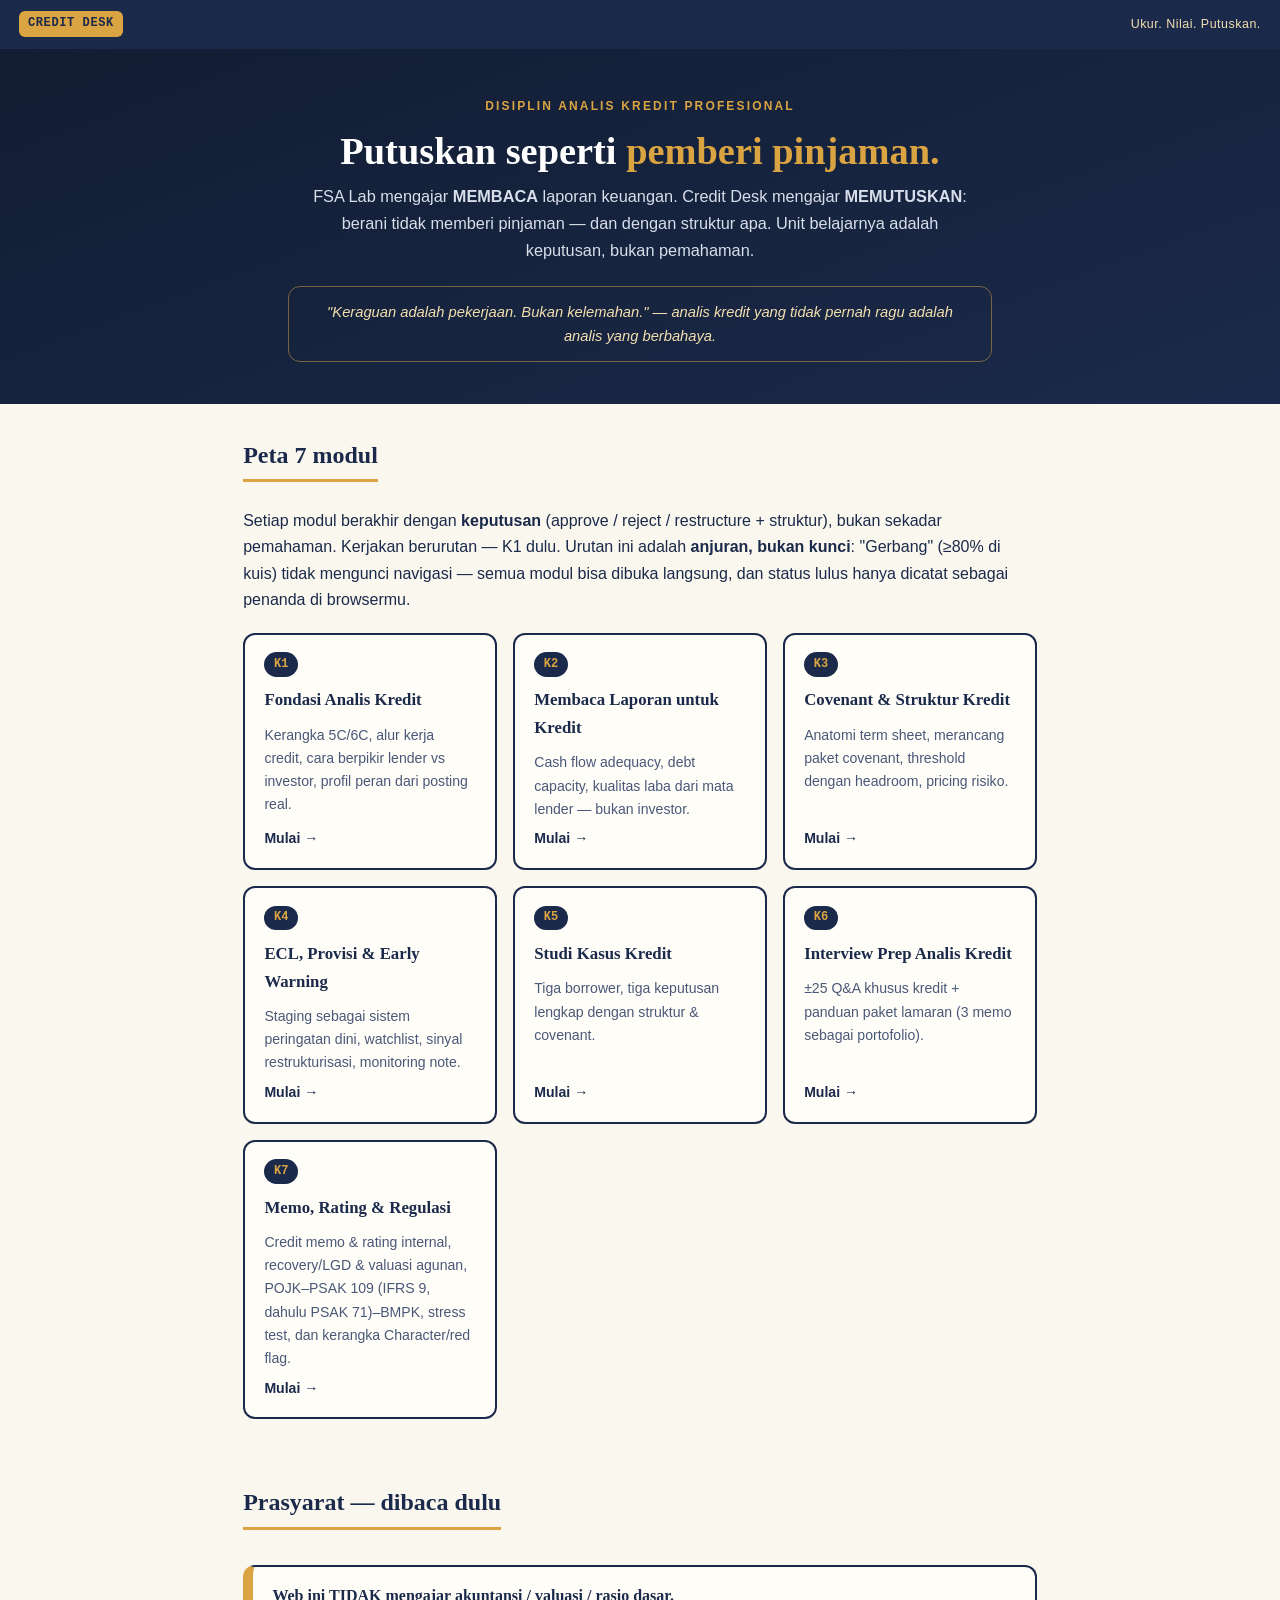
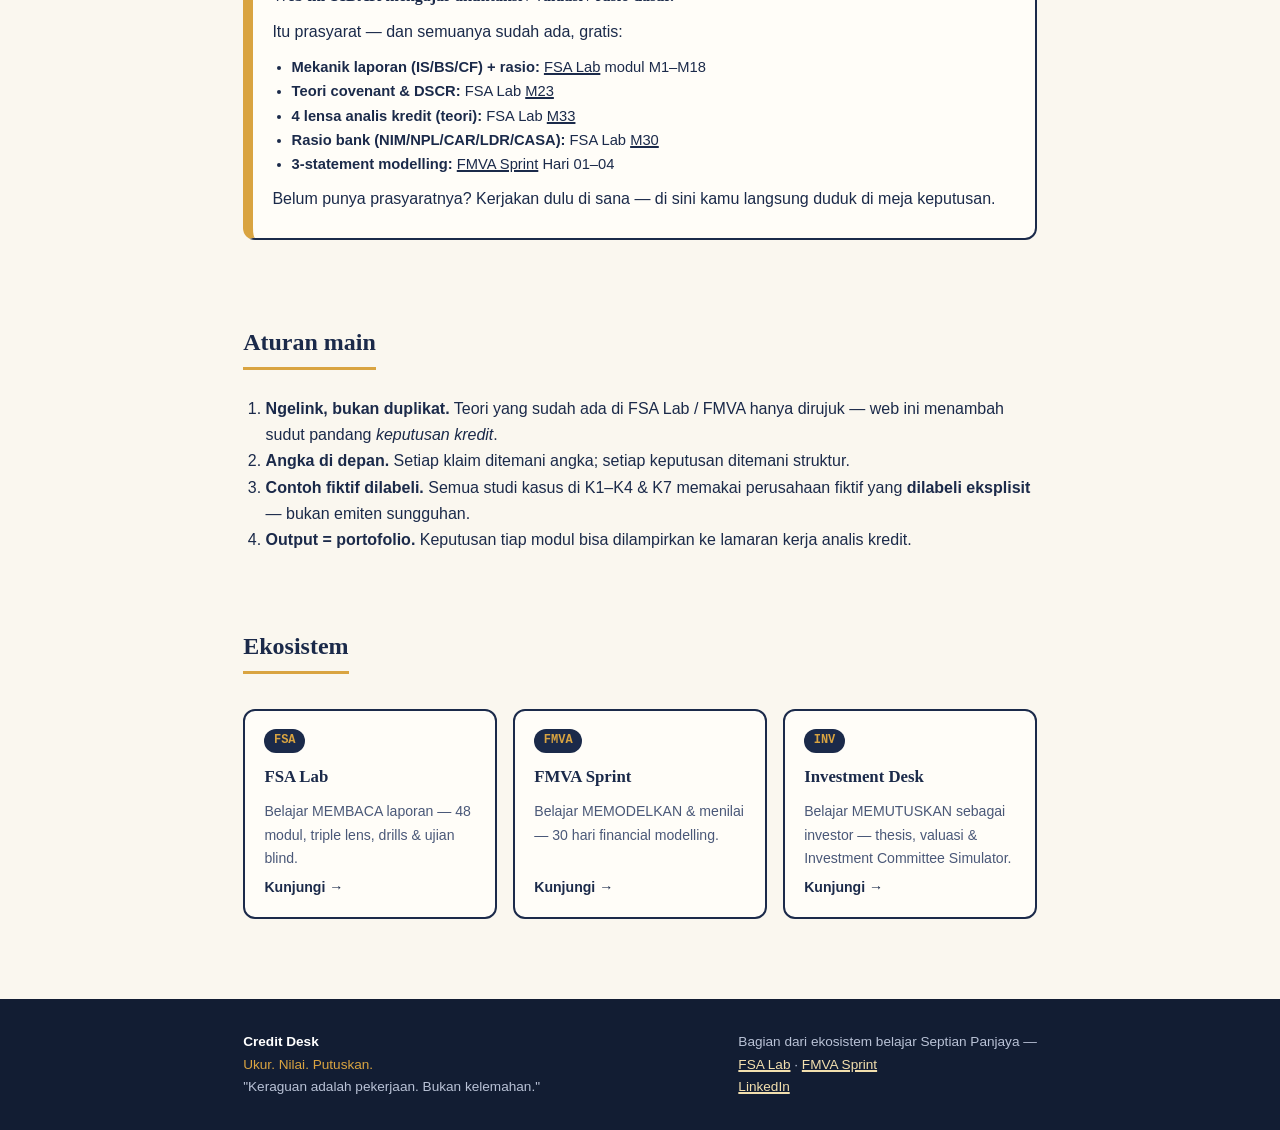
==== commit 719b6e82: "Fix Re-Review Ronde 6 Terra: MF-1 K2 'batas atas'/vonis robust dicabut (ruang bunga 10->16, bunga 20" ====
--- a/index.html
+++ b/index.html
@@ -51,7 +51,7 @@
 <section class="cd-sec">
   <h2>Peta 7 modul</h2>
   <p>Setiap modul berakhir dengan <strong>keputusan</strong> (approve / reject / restructure + struktur),
-  bukan sekadar pemahaman. Kerjakan berurutan — K1 dulu.</p>
+  bukan sekadar pemahaman. Kerjakan berurutan — K1 dulu. Urutan ini adalah <strong>anjuran, bukan kunci</strong>: "Gerbang" (≥80% di kuis) tidak mengunci navigasi — semua modul bisa dibuka langsung, dan status lulus hanya dicatat sebagai penanda di browsermu.</p>
   <div class="mod-grid">
     <a class="mod-card" href="/k1/">
       <span class="knum">K1</span>
